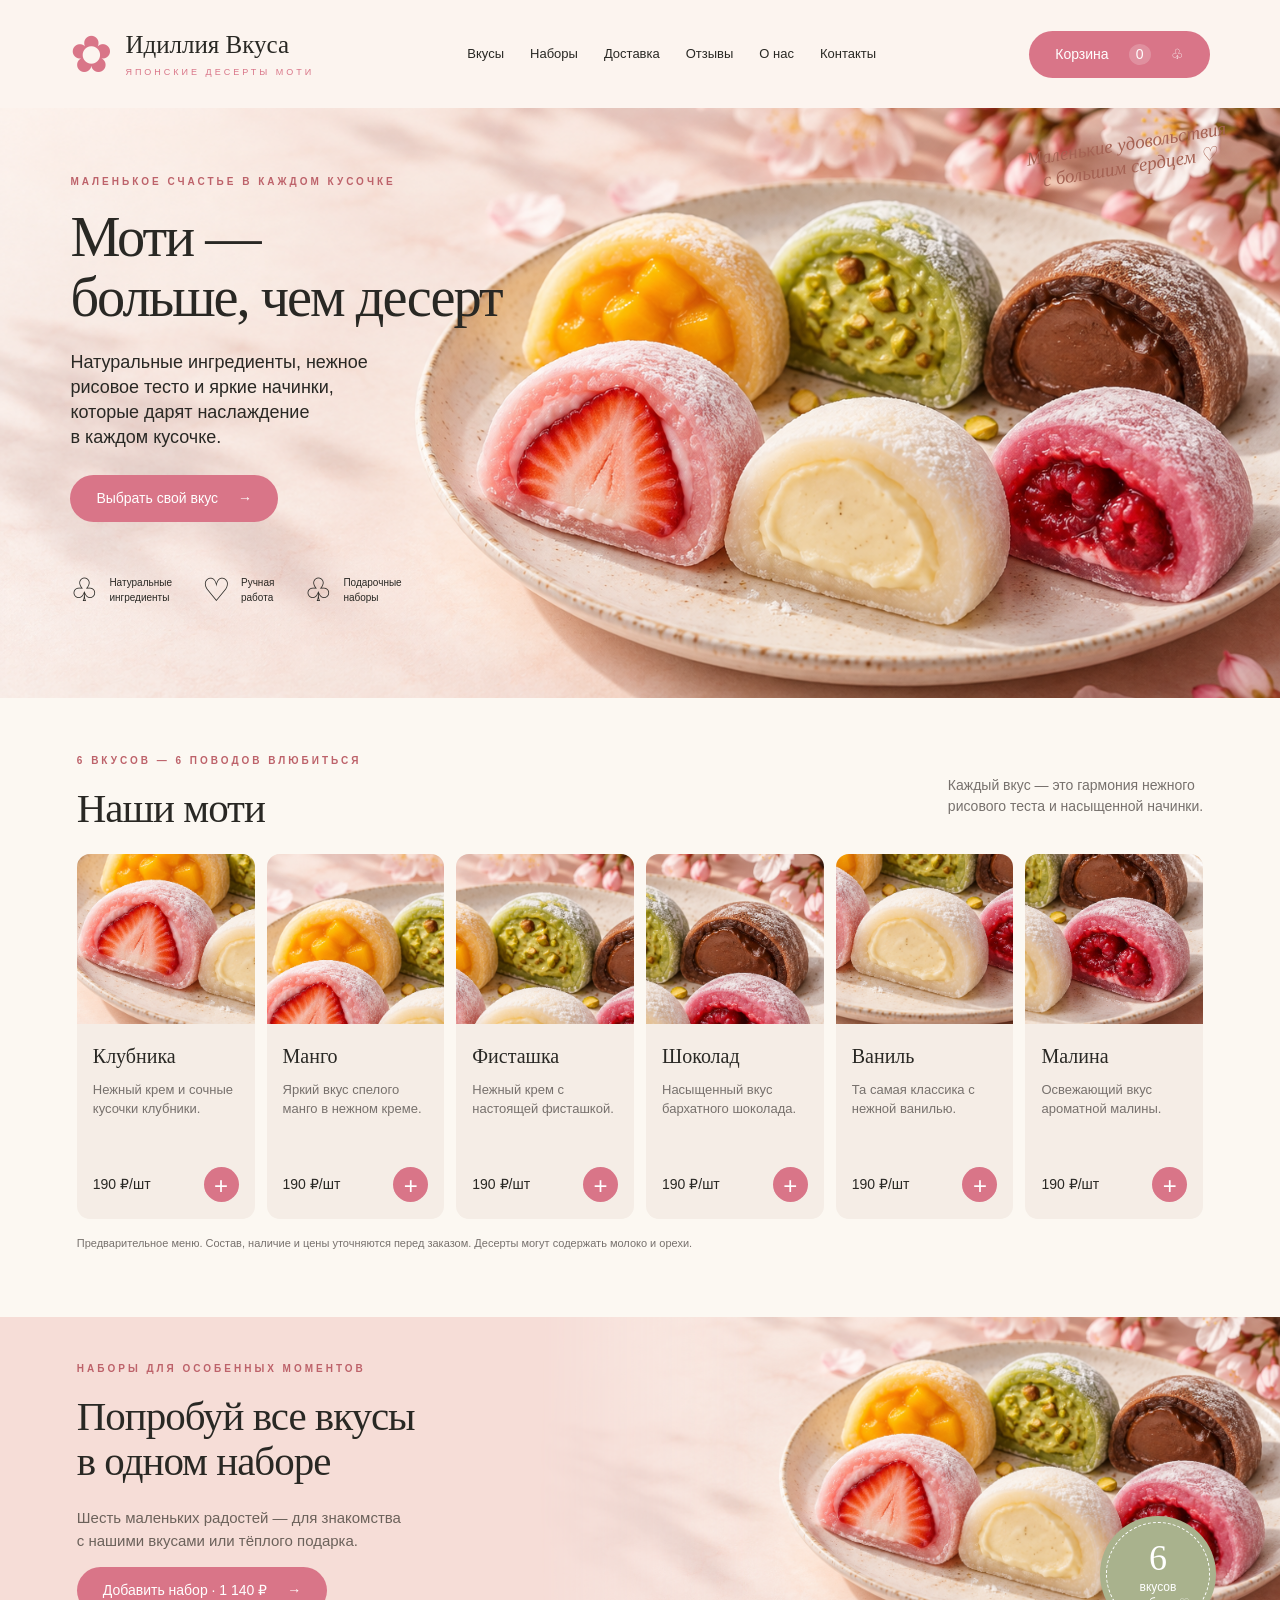
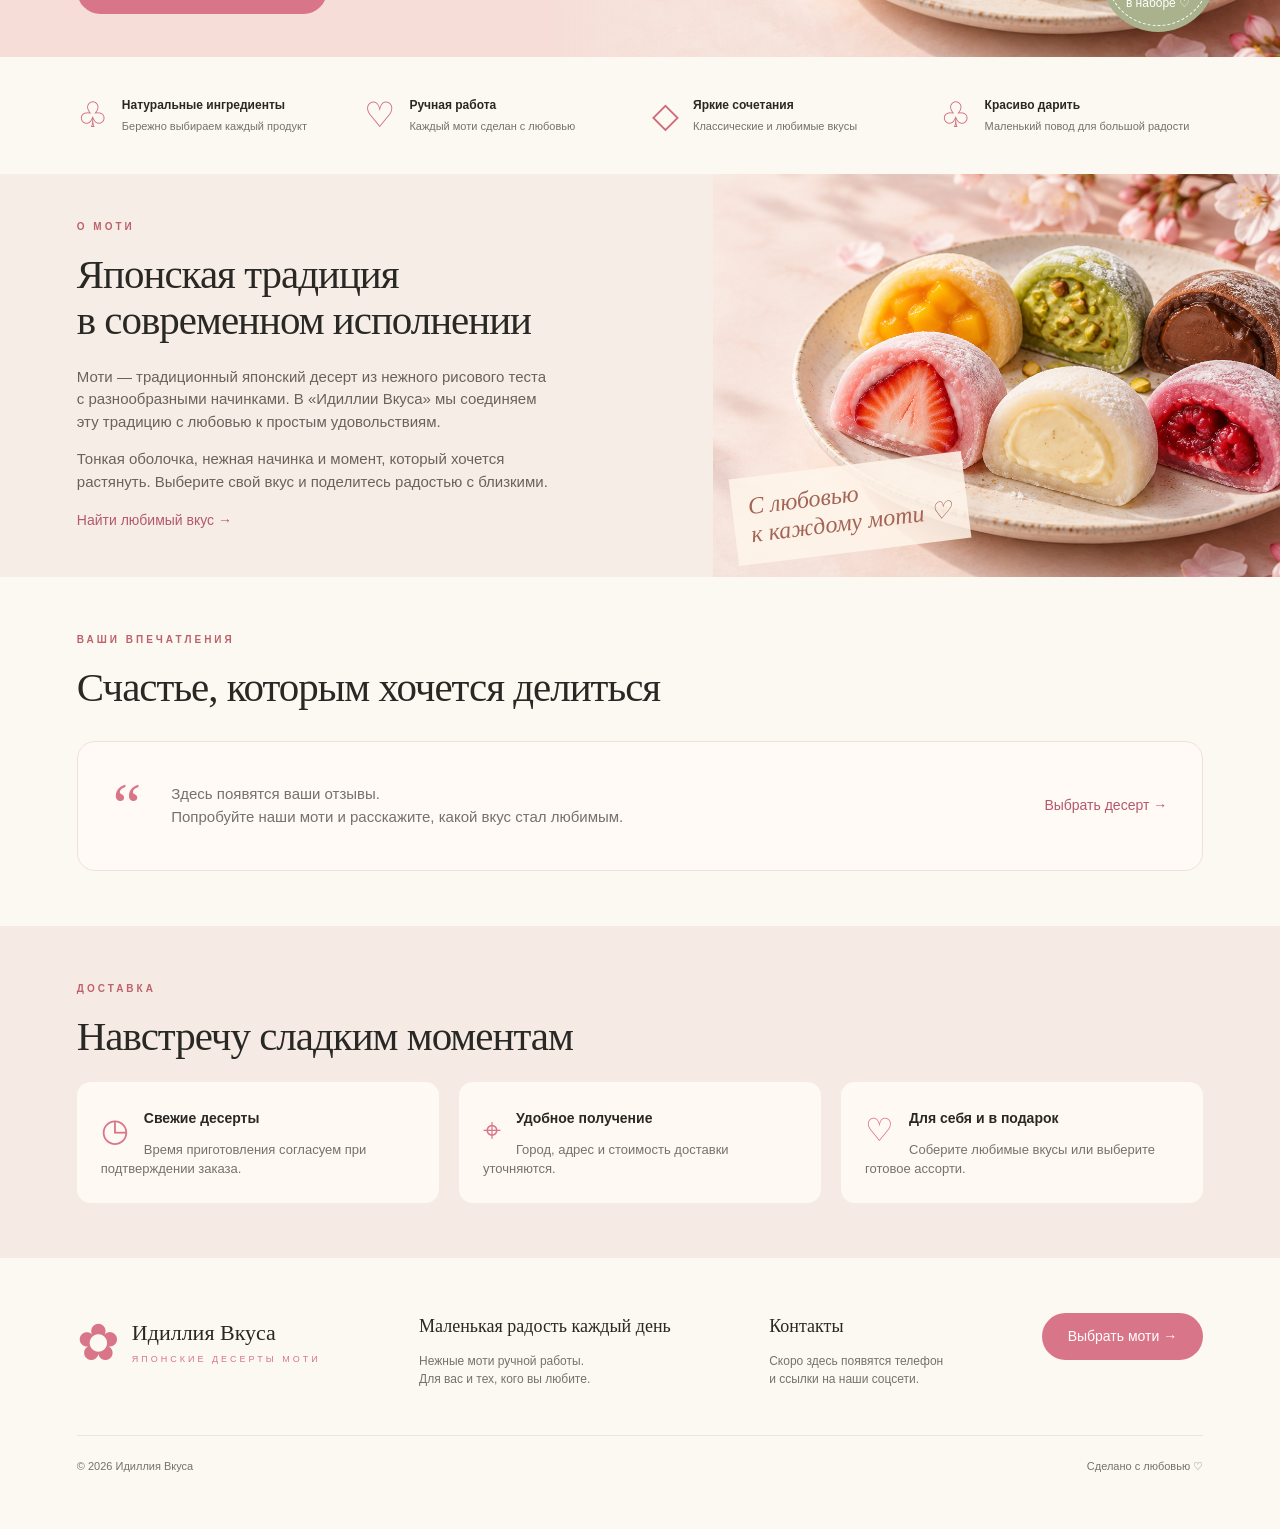
==== index.html @ 7bd367fc "Create Idillia Vkusa mochi landing page" ====
<!doctype html>
<html lang="ru"><head><meta charset="utf-8"><meta name="viewport" content="width=device-width,initial-scale=1"><meta name="description" content="Идиллия Вкуса — нежные японские десерты моти ручной работы. Выберите свой любимый вкус."><title>Идиллия Вкуса — японские десерты моти</title><link rel="stylesheet" href="style.css"><script src="app.js" defer></script></head>
<body><header class="header"><a class="brand" href="#" aria-label="Идиллия Вкуса — главная"><span class="flower">✿</span><span>Идиллия Вкуса<small>ЯПОНСКИЕ ДЕСЕРТЫ МОТИ</small></span></a><nav aria-label="Основная навигация"><a href="#flavors">Вкусы</a><a href="#sets">Наборы</a><a href="#delivery">Доставка</a><a href="#reviews">Отзывы</a><a href="#about">О нас</a><a href="#contacts">Контакты</a></nav><button class="button cart-open">Корзина <span id="count">0</span> ♧</button></header>
<main><section class="hero"><div class="hero-inner"><p class="eyebrow">МАЛЕНЬКОЕ СЧАСТЬЕ В КАЖДОМ КУСОЧКЕ</p><h1>Моти —<br>больше, чем десерт</h1><p class="intro">Натуральные ингредиенты, нежное<br class="desktop"> рисовое тесто и яркие начинки,<br class="desktop"> которые дарят наслаждение<br class="desktop"> в каждом кусочке.</p><a class="button" href="#flavors">Выбрать свой вкус <span>→</span></a><div class="hero-benefits"><span>♧ <small>Натуральные<br>ингредиенты</small></span><span>♡ <small>Ручная<br>работа</small></span><span>♧ <small>Подарочные<br>наборы</small></span></div></div><span class="handwritten">Маленькие удовольствия<br>с большим сердцем ♡</span></section>
<section class="section" id="flavors"><div class="section-head"><div><p class="eyebrow">6 ВКУСОВ — 6 ПОВОДОВ ВЛЮБИТЬСЯ</p><h2>Наши моти</h2></div><p>Каждый вкус — это гармония нежного<br>рисового теста и насыщенной начинки.</p></div><div class="products" id="products"></div><p class="note">Предварительное меню. Состав, наличие и цены уточняются перед заказом. Десерты могут содержать молоко и орехи.</p></section>
<section class="set-banner" id="sets"><div><p class="eyebrow">НАБОРЫ ДЛЯ ОСОБЕННЫХ МОМЕНТОВ</p><h2>Попробуй все вкусы<br>в одном наборе</h2><p>Шесть маленьких радостей — для знакомства<br>с нашими вкусами или тёплого подарка.</p><button class="button" data-add="6">Добавить набор · 1 140 ₽ <span>→</span></button></div><div class="set-photo" role="img" aria-label="Ассорти из шести вкусов моти"></div><span class="seal">6<small>вкусов<br>в наборе ♡</small></span></section>
<section class="benefits section"><div><b>♧</b><p><strong>Натуральные ингредиенты</strong><small>Бережно выбираем каждый продукт</small></p></div><div><b>♡</b><p><strong>Ручная работа</strong><small>Каждый моти сделан с любовью</small></p></div><div><b>◇</b><p><strong>Яркие сочетания</strong><small>Классические и любимые вкусы</small></p></div><div><b>♧</b><p><strong>Красиво дарить</strong><small>Маленький повод для большой радости</small></p></div></section>
<section class="about section" id="about"><div><p class="eyebrow">О МОТИ</p><h2>Японская традиция<br>в современном исполнении</h2><p>Моти — традиционный японский десерт из нежного рисового теста с разнообразными начинками. В «Идиллии Вкуса» мы соединяем эту традицию с любовью к простым удовольствиям.</p><p>Тонкая оболочка, нежная начинка и момент, который хочется растянуть. Выберите свой вкус и поделитесь радостью с близкими.</p><a class="text-link" href="#flavors">Найти любимый вкус →</a></div><div class="about-art"><span>С любовью<br>к каждому моти ♡</span></div></section>
<section class="section reviews" id="reviews"><p class="eyebrow">ВАШИ ВПЕЧАТЛЕНИЯ</p><h2>Счастье, которым хочется делиться</h2><div class="review-placeholder"><span>“</span><p>Здесь появятся ваши отзывы.<br>Попробуйте наши моти и расскажите, какой вкус стал любимым.</p><a class="text-link" href="#flavors">Выбрать десерт →</a></div></section>
<section class="delivery section" id="delivery"><p class="eyebrow">ДОСТАВКА</p><h2>Навстречу сладким моментам</h2><div class="delivery-grid"><div><span>◷</span><strong>Свежие десерты</strong><p>Время приготовления согласуем при подтверждении заказа.</p></div><div><span>⌖</span><strong>Удобное получение</strong><p>Город, адрес и стоимость доставки уточняются.</p></div><div><span>♡</span><strong>Для себя и в подарок</strong><p>Соберите любимые вкусы или выберите готовое ассорти.</p></div></div></section></main>
<footer class="section" id="contacts"><div class="footer-main"><a class="brand" href="#"><span class="flower">✿</span><span>Идиллия Вкуса<small>ЯПОНСКИЕ ДЕСЕРТЫ МОТИ</small></span></a><div><h3>Маленькая радость каждый день</h3><p>Нежные моти ручной работы.<br>Для вас и тех, кого вы любите.</p></div><div><h3>Контакты</h3><p>Скоро здесь появятся телефон<br>и ссылки на наши соцсети.</p></div><a class="button" href="#flavors">Выбрать моти →</a></div><div class="footer-bottom"><span>© <span id="year"></span> Идиллия Вкуса</span><span>Сделано с любовью ♡</span></div></footer>
<dialog id="cart"><div class="cart-head"><h2>Ваши маленькие радости</h2><button class="icon-button" id="close-cart" aria-label="Закрыть корзину">×</button></div><div id="cart-items"></div><div class="cart-total">Итого <strong id="total">0 ₽</strong></div><p class="note">Это предварительный список. Приём заказов появится после добавления контактов продавца. Оплата на сайте пока недоступна.</p><button class="button" id="copy-order">Скопировать список</button><p id="copy-status" role="status"></p></dialog><div id="toast" role="status" aria-live="polite"></div>
</body></html>
---- style.css ----
:root{--pink:#d97588;--ink:#292824;--muted:#77716d;--cream:#fcf8f2;--line:#eee2dc}*{box-sizing:border-box}html{scroll-behavior:smooth;scroll-padding-top:95px}body{margin:0;background:var(--cream);color:var(--ink);font:16px/1.5 Arial,sans-serif}a{color:inherit;text-decoration:none}button{font:inherit;cursor:pointer}button,a{-webkit-tap-highlight-color:transparent}button:focus-visible,a:focus-visible{outline:3px solid #975c39;outline-offset:5px}h1,h2,h3,p{margin-top:0}h1,h2,h3{font-family:Georgia,'Times New Roman',serif;font-weight:400}h1{font-size:clamp(42px,4.4vw,68px);line-height:1.07;letter-spacing:-2px;margin-bottom:22px}h2{font-size:clamp(32px,3.2vw,46px);line-height:1.12;margin-bottom:22px;letter-spacing:-1px}h3{font-size:22px}.header{height:108px;display:flex;align-items:center;justify-content:space-between;gap:25px;padding:0 5.5%;background:#fcf4ef}.brand{display:flex;align-items:center;gap:12px;white-space:nowrap;font:25px Georgia,serif}.brand small{display:block;font:9px Arial;letter-spacing:3px;margin-top:8px;color:var(--pink)}.flower{font-size:51px;color:var(--pink)}nav{display:flex;gap:26px;font-size:13px}nav a:hover,.text-link:hover{color:var(--pink)}.button{display:inline-flex;align-items:center;justify-content:center;gap:20px;background:var(--pink);border:0;border-radius:24px;color:white;padding:13px 26px;font-size:14px;transition:background .2s,transform .2s}.button:hover{background:#c65f74;transform:translateY(-2px)}#count{background:#ffffff32;border-radius:50%;min-width:22px;text-align:center}.hero{min-height:590px;background:url('assets/mochi.png') center 54%/cover;position:relative}.hero-inner{padding:66px 5.5% 36px;position:relative;z-index:1;max-width:700px}.eyebrow{font-size:10px;letter-spacing:3px;color:#bd626a;font-weight:600;margin-bottom:18px}.intro{font-size:18px;line-height:1.4;margin-bottom:25px}.hero-benefits{display:flex;gap:30px;margin-top:44px}.hero-benefits>span{display:flex;align-items:center;gap:10px;font-size:32px}.hero-benefits small{font-size:10px;line-height:1.5}.handwritten{position:absolute;right:4%;top:25px;color:#a56253;transform:rotate(-9deg);font:italic 19px Georgia;text-align:center}.section{padding:55px 6%}.section-head{display:flex;justify-content:space-between;align-items:center;gap:24px}.section-head>p{font-size:14px;color:var(--muted)}.products{display:grid;grid-template-columns:repeat(6,1fr);gap:12px}.product{background:#f5ede6;border-radius:13px;overflow:hidden;display:flex;flex-direction:column;transition:transform .25s}.product:hover{transform:translateY(-5px)}.product-image{height:170px;background-image:url('assets/mochi.png');background-size:620px 413px;background-repeat:no-repeat}.product-body{padding:17px 16px;display:flex;flex:1;flex-direction:column}.product h3{font-size:20px;margin-bottom:9px}.product p{font-size:13px;color:var(--muted);line-height:1.5;flex:1;min-height:60px}.price-row{display:flex;justify-content:space-between;align-items:center;gap:8px;margin-top:14px}.price-row strong{font-size:14px;font-weight:500}.add{border:0;width:35px;height:35px;border-radius:50%;background:var(--pink);color:white;font-size:24px}.add:hover{background:#bb5d70}.note{font-size:11px;color:var(--muted);margin-top:16px}.set-banner{background:#f6ddd7;min-height:340px;position:relative;overflow:hidden;display:flex;align-items:center;padding:40px 6%}.set-banner>div:first-child{z-index:1;position:relative}.set-banner p:not(.eyebrow){color:#6c625b;font-size:15px}.set-photo{position:absolute;inset:0 0 0 42%;background:url('assets/mochi.png') 85% 65%/cover;mask-image:linear-gradient(to right,transparent,black 30%)}.seal{position:absolute;right:5%;bottom:25px;width:116px;height:116px;border-radius:50%;background:#a9b28d;color:white;display:flex;flex-direction:column;align-items:center;justify-content:center;font:36px Georgia;outline:1px dashed white;outline-offset:-7px}.seal small{font:12px/1.4 Arial;text-align:center}.benefits{display:grid;grid-template-columns:repeat(4,1fr);gap:24px;padding-top:32px;padding-bottom:32px}.benefits>div{display:flex;align-items:center;gap:14px}.benefits b{font-size:35px;color:#ce6b78;font-weight:400}.benefits p{margin:0}.benefits strong{font-size:12px;display:block}.benefits small{display:block;font-size:11px;color:var(--muted);margin-top:4px}.about{display:grid;grid-template-columns:1fr 1fr;gap:70px;background:#f6eee6;padding-right:0;padding-top:0;padding-bottom:0}.about>div:first-child{padding:45px 0}.about p:not(.eyebrow){color:#6a625c;max-width:480px;font-size:15px}.about-art{background:url('assets/mochi.png') 80% 60%/auto 130%;min-height:390px;position:relative}.about-art span{position:absolute;bottom:25px;left:20px;padding:16px;background:#fff6ebd9;font:italic 24px Georgia;color:#a46557;transform:rotate(-7deg)}.text-link{color:#b5586b;font-size:14px}.reviews h2{margin-bottom:30px}.review-placeholder{border:1px solid var(--line);border-radius:18px;display:flex;align-items:center;gap:30px;padding:27px 35px;background:#fffaf6}.review-placeholder>span{font:64px Georgia;color:var(--pink)}.review-placeholder p{margin:0;flex:1;color:var(--muted);font-size:15px}.delivery{background:#f5ebe4}.delivery-grid{display:grid;grid-template-columns:repeat(3,1fr);gap:20px}.delivery-grid>div{background:#fff9f3;padding:24px;border-radius:14px}.delivery-grid span{color:var(--pink);font-size:32px;float:left;margin-right:15px}.delivery-grid strong{font-size:14px}.delivery-grid p{font-size:13px;color:var(--muted);margin:10px 0 0}.footer-main{display:flex;justify-content:space-between;align-items:start;gap:28px}.footer-main h3{font-size:18px;margin-bottom:12px}.footer-main p{color:var(--muted);font-size:12px}.footer-main .brand{font-size:22px}.footer-bottom{display:flex;justify-content:space-between;border-top:1px solid var(--line);padding-top:22px;margin-top:35px;color:var(--muted);font-size:11px}dialog{border:0;border-radius:20px;padding:30px;max-width:600px;width:calc(100% - 32px);max-height:85vh;background:var(--cream);color:var(--ink)}dialog::backdrop{background:#32231d80;backdrop-filter:blur(4px)}.cart-head{display:flex;align-items:start;gap:16px;justify-content:space-between}.cart-head h2{font-size:30px}.icon-button{background:transparent;border:0;font-size:28px}.cart-item{display:flex;align-items:center;justify-content:space-between;gap:12px;border-bottom:1px solid var(--line);padding:15px 0}.quantity{display:flex;align-items:center;gap:14px;white-space:nowrap}.quantity button{border:1px solid var(--line);border-radius:50%;width:30px;height:30px;background:white}.cart-total{display:flex;justify-content:space-between;padding:22px 0;font-size:20px}#copy-status{font-size:13px;color:#747d55;margin:12px 0 0}#toast{position:fixed;bottom:25px;left:50%;transform:translate(-50%,20px);background:#393c30;color:white;border-radius:40px;padding:13px 24px;opacity:0;transition:.2s;z-index:10;pointer-events:none;white-space:nowrap;font-size:13px}#toast.visible{opacity:1;transform:translate(-50%,0)}
@media(min-width:1500px){body{max-width:1600px;margin:auto}.hero{min-height:650px}}@media(max-width:1100px){nav{gap:15px}.header{padding:0 4%}.brand{font-size:21px}.header .button{padding:12px 18px}.products{grid-template-columns:repeat(3,1fr);gap:18px}.product-image{height:210px;background-size:760px 507px}.hero{background-position:60% center}.hero-inner{background:linear-gradient(90deg,#fcf1e8ee,#fcf1e8a0,transparent);max-width:620px}.footer-main{flex-wrap:wrap}.benefits{gap:15px}.about{gap:35px}}@media(max-width:760px){.header{height:auto;min-height:90px;flex-wrap:wrap;padding:16px 5%;gap:14px}.brand{font-size:21px}.flower{font-size:38px}.brand small{font-size:7px;letter-spacing:2px}.header nav{order:3;overflow:auto;width:100%;padding:9px 0 2px;justify-content:space-between;gap:20px;font-size:12px}.header .button{font-size:12px;padding:9px 14px}.hero{min-height:730px;background-size:auto 520px;background-repeat:no-repeat;background-position:66% bottom;background-color:#fceee7}.hero-inner{padding:30px 6% 20px;max-width:none;background:linear-gradient(#fcf1e8 70%,transparent)}h1{font-size:43px;letter-spacing:-1.3px}.hero .eyebrow{font-size:8px;letter-spacing:2px}.intro{font-size:15px;max-width:330px}.desktop{display:none}.hero-benefits{margin-top:24px;gap:22px}.hero-benefits>span{font-size:25px}.hero-benefits small{font-size:9px}.handwritten{display:none}.section{padding:36px 5%}.section-head{display:block}.section-head>p{font-size:13px}.products{grid-template-columns:repeat(2,1fr);gap:12px}.product-image{height:155px;background-size:580px 387px}.product-body{padding:13px}.product h3{font-size:19px}.product p{font-size:12px;min-height:54px}.price-row strong{font-size:13px}.set-banner{padding:30px 6% 230px;min-height:500px;align-items:start}.set-banner h2{font-size:33px}.set-photo{inset:230px 0 0;mask-image:linear-gradient(transparent,black 20%);background-position:70% 70%}.seal{width:90px;height:90px;font-size:28px;right:6%;bottom:15px}.seal small{font-size:10px}.benefits{grid-template-columns:1fr 1fr;gap:25px 15px}.benefits strong{font-size:11px}.benefits small{font-size:10px}.about{display:block;padding:0}.about>div:first-child{padding:35px 6% 20px}.about-art{min-height:260px;background-size:cover;background-position:80% 70%}.review-placeholder{padding:20px;gap:15px;flex-wrap:wrap}.review-placeholder p{font-size:13px;min-width:200px}.review-placeholder .text-link{margin-left:36px}.delivery-grid{grid-template-columns:1fr;gap:12px}.delivery-grid>div{padding:20px}.footer-main{display:grid;grid-template-columns:1fr}.footer-main .button{justify-self:start}.footer-bottom{gap:20px;font-size:10px}.cart-item{font-size:13px}dialog{padding:22px}.cart-head h2{font-size:25px}}
@media(prefers-reduced-motion:reduce){html{scroll-behavior:auto}*,*::before,*::after{transition:none!important}}
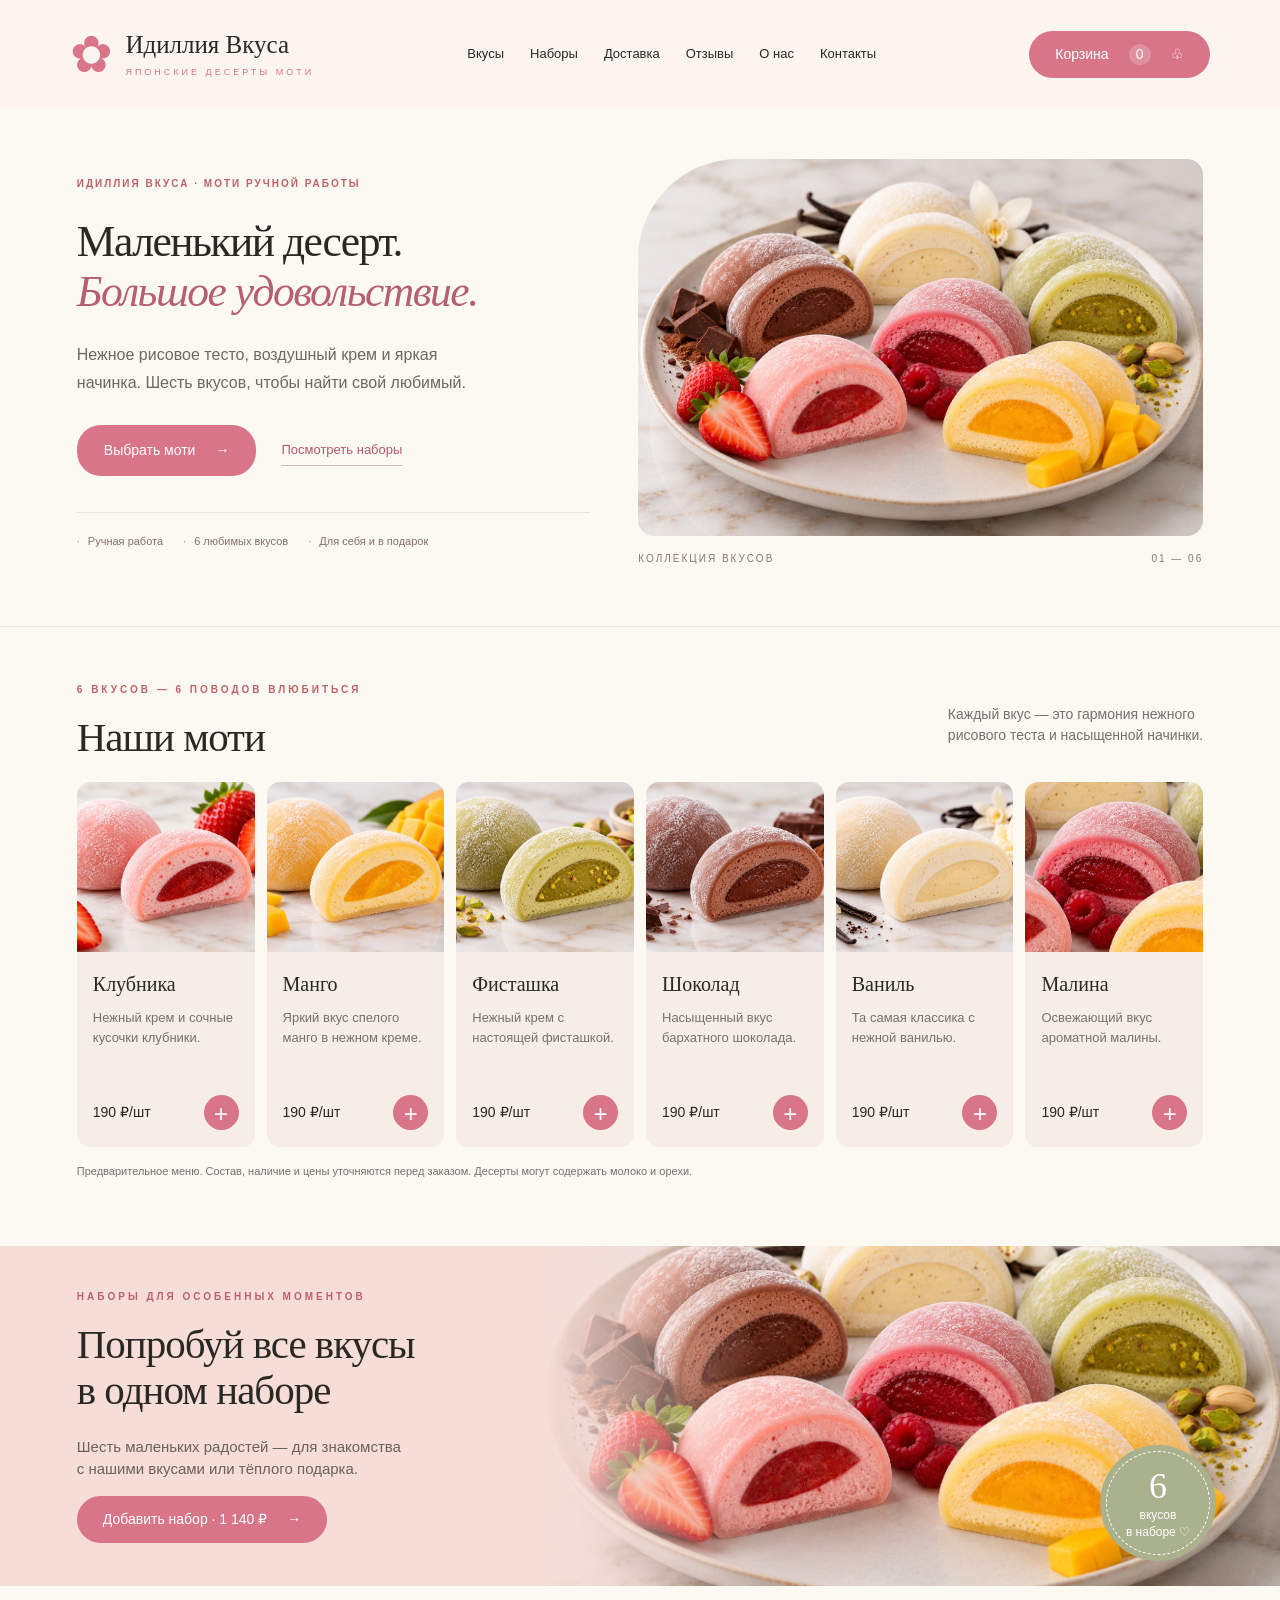
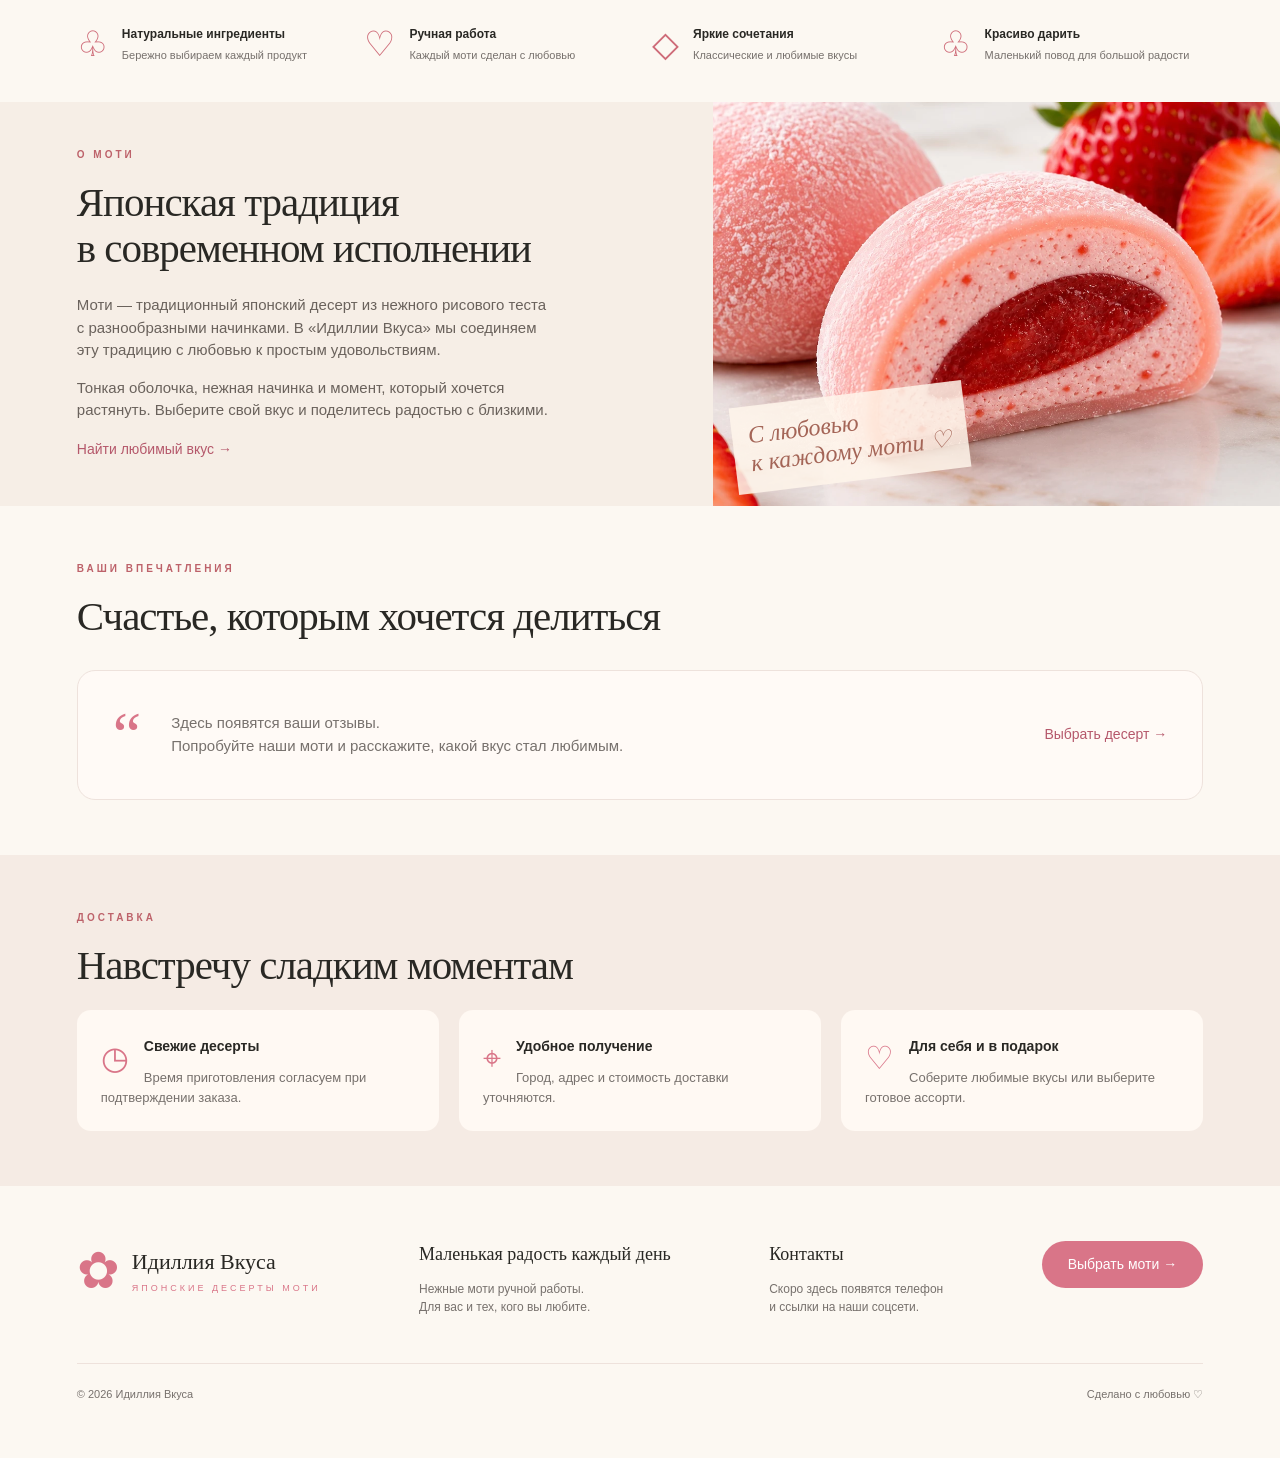
==== commit b318419c: "Redesign hero with separate text and full product photograph" ====
--- a/index.html
+++ b/index.html
@@ -1,7 +1,16 @@
 <!doctype html>
 <html lang="ru"><head><meta charset="utf-8"><meta name="viewport" content="width=device-width,initial-scale=1"><meta name="description" content="Идиллия Вкуса — нежные японские десерты моти ручной работы. Выберите свой любимый вкус."><title>Идиллия Вкуса — японские десерты моти</title><link rel="stylesheet" href="style.css"><script src="app.js" defer></script></head>
 <body><header class="header"><a class="brand" href="#" aria-label="Идиллия Вкуса — главная"><span class="flower">✿</span><span>Идиллия Вкуса<small>ЯПОНСКИЕ ДЕСЕРТЫ МОТИ</small></span></a><nav aria-label="Основная навигация"><a href="#flavors">Вкусы</a><a href="#sets">Наборы</a><a href="#delivery">Доставка</a><a href="#reviews">Отзывы</a><a href="#about">О нас</a><a href="#contacts">Контакты</a></nav><button class="button cart-open">Корзина <span id="count">0</span> ♧</button></header>
-<main><section class="hero"><div class="hero-inner"><p class="eyebrow">МАЛЕНЬКОЕ СЧАСТЬЕ В КАЖДОМ КУСОЧКЕ</p><h1>Моти —<br>больше, чем десерт</h1><p class="intro">Натуральные ингредиенты, нежное<br class="desktop"> рисовое тесто и яркие начинки,<br class="desktop"> которые дарят наслаждение<br class="desktop"> в каждом кусочке.</p><a class="button" href="#flavors">Выбрать свой вкус <span>→</span></a><div class="hero-benefits"><span>♧ <small>Натуральные<br>ингредиенты</small></span><span>♡ <small>Ручная<br>работа</small></span><span>♧ <small>Подарочные<br>наборы</small></span></div></div><span class="handwritten">Маленькие удовольствия<br>с большим сердцем ♡</span></section>
+<main><section class="hero">
+<div class="hero-inner">
+<p class="eyebrow">ИДИЛЛИЯ ВКУСА · МОТИ РУЧНОЙ РАБОТЫ</p>
+<h1>Маленький десерт.<br><em>Большое удовольствие.</em></h1>
+<p class="intro">Нежное рисовое тесто, воздушный крем и яркая начинка. Шесть вкусов, чтобы найти свой любимый.</p>
+<div class="hero-actions"><a class="button" href="#flavors">Выбрать моти <span aria-hidden="true">→</span></a><a class="text-link" href="#sets">Посмотреть наборы</a></div>
+<div class="hero-details"><span>Ручная работа</span><span>6 любимых вкусов</span><span>Для себя и в подарок</span></div>
+</div>
+<figure class="hero-visual"><img src="assets/assorted.webp" alt="Ассорти моти: клубника, манго, фисташка, шоколад, ваниль и малина" width="1536" height="1024" fetchpriority="high"><figcaption><span>Коллекция вкусов</span><span>01 — 06</span></figcaption></figure>
+</section>
 <section class="section" id="flavors"><div class="section-head"><div><p class="eyebrow">6 ВКУСОВ — 6 ПОВОДОВ ВЛЮБИТЬСЯ</p><h2>Наши моти</h2></div><p>Каждый вкус — это гармония нежного<br>рисового теста и насыщенной начинки.</p></div><div class="products" id="products"></div><p class="note">Предварительное меню. Состав, наличие и цены уточняются перед заказом. Десерты могут содержать молоко и орехи.</p></section>
 <section class="set-banner" id="sets"><div><p class="eyebrow">НАБОРЫ ДЛЯ ОСОБЕННЫХ МОМЕНТОВ</p><h2>Попробуй все вкусы<br>в одном наборе</h2><p>Шесть маленьких радостей — для знакомства<br>с нашими вкусами или тёплого подарка.</p><button class="button" data-add="6">Добавить набор · 1 140 ₽ <span>→</span></button></div><div class="set-photo" role="img" aria-label="Ассорти из шести вкусов моти"></div><span class="seal">6<small>вкусов<br>в наборе ♡</small></span></section>
 <section class="benefits section"><div><b>♧</b><p><strong>Натуральные ингредиенты</strong><small>Бережно выбираем каждый продукт</small></p></div><div><b>♡</b><p><strong>Ручная работа</strong><small>Каждый моти сделан с любовью</small></p></div><div><b>◇</b><p><strong>Яркие сочетания</strong><small>Классические и любимые вкусы</small></p></div><div><b>♧</b><p><strong>Красиво дарить</strong><small>Маленький повод для большой радости</small></p></div></section>
--- a/style.css
+++ b/style.css
@@ -1,3 +1,32 @@
-:root{--pink:#d97588;--ink:#292824;--muted:#77716d;--cream:#fcf8f2;--line:#eee2dc}*{box-sizing:border-box}html{scroll-behavior:smooth;scroll-padding-top:95px}body{margin:0;background:var(--cream);color:var(--ink);font:16px/1.5 Arial,sans-serif}a{color:inherit;text-decoration:none}button{font:inherit;cursor:pointer}button,a{-webkit-tap-highlight-color:transparent}button:focus-visible,a:focus-visible{outline:3px solid #975c39;outline-offset:5px}h1,h2,h3,p{margin-top:0}h1,h2,h3{font-family:Georgia,'Times New Roman',serif;font-weight:400}h1{font-size:clamp(42px,4.4vw,68px);line-height:1.07;letter-spacing:-2px;margin-bottom:22px}h2{font-size:clamp(32px,3.2vw,46px);line-height:1.12;margin-bottom:22px;letter-spacing:-1px}h3{font-size:22px}.header{height:108px;display:flex;align-items:center;justify-content:space-between;gap:25px;padding:0 5.5%;background:#fcf4ef}.brand{display:flex;align-items:center;gap:12px;white-space:nowrap;font:25px Georgia,serif}.brand small{display:block;font:9px Arial;letter-spacing:3px;margin-top:8px;color:var(--pink)}.flower{font-size:51px;color:var(--pink)}nav{display:flex;gap:26px;font-size:13px}nav a:hover,.text-link:hover{color:var(--pink)}.button{display:inline-flex;align-items:center;justify-content:center;gap:20px;background:var(--pink);border:0;border-radius:24px;color:white;padding:13px 26px;font-size:14px;transition:background .2s,transform .2s}.button:hover{background:#c65f74;transform:translateY(-2px)}#count{background:#ffffff32;border-radius:50%;min-width:22px;text-align:center}.hero{min-height:590px;background:url('assets/mochi.png') center 54%/cover;position:relative}.hero-inner{padding:66px 5.5% 36px;position:relative;z-index:1;max-width:700px}.eyebrow{font-size:10px;letter-spacing:3px;color:#bd626a;font-weight:600;margin-bottom:18px}.intro{font-size:18px;line-height:1.4;margin-bottom:25px}.hero-benefits{display:flex;gap:30px;margin-top:44px}.hero-benefits>span{display:flex;align-items:center;gap:10px;font-size:32px}.hero-benefits small{font-size:10px;line-height:1.5}.handwritten{position:absolute;right:4%;top:25px;color:#a56253;transform:rotate(-9deg);font:italic 19px Georgia;text-align:center}.section{padding:55px 6%}.section-head{display:flex;justify-content:space-between;align-items:center;gap:24px}.section-head>p{font-size:14px;color:var(--muted)}.products{display:grid;grid-template-columns:repeat(6,1fr);gap:12px}.product{background:#f5ede6;border-radius:13px;overflow:hidden;display:flex;flex-direction:column;transition:transform .25s}.product:hover{transform:translateY(-5px)}.product-image{height:170px;background-image:url('assets/mochi.png');background-size:620px 413px;background-repeat:no-repeat}.product-body{padding:17px 16px;display:flex;flex:1;flex-direction:column}.product h3{font-size:20px;margin-bottom:9px}.product p{font-size:13px;color:var(--muted);line-height:1.5;flex:1;min-height:60px}.price-row{display:flex;justify-content:space-between;align-items:center;gap:8px;margin-top:14px}.price-row strong{font-size:14px;font-weight:500}.add{border:0;width:35px;height:35px;border-radius:50%;background:var(--pink);color:white;font-size:24px}.add:hover{background:#bb5d70}.note{font-size:11px;color:var(--muted);margin-top:16px}.set-banner{background:#f6ddd7;min-height:340px;position:relative;overflow:hidden;display:flex;align-items:center;padding:40px 6%}.set-banner>div:first-child{z-index:1;position:relative}.set-banner p:not(.eyebrow){color:#6c625b;font-size:15px}.set-photo{position:absolute;inset:0 0 0 42%;background:url('assets/mochi.png') 85% 65%/cover;mask-image:linear-gradient(to right,transparent,black 30%)}.seal{position:absolute;right:5%;bottom:25px;width:116px;height:116px;border-radius:50%;background:#a9b28d;color:white;display:flex;flex-direction:column;align-items:center;justify-content:center;font:36px Georgia;outline:1px dashed white;outline-offset:-7px}.seal small{font:12px/1.4 Arial;text-align:center}.benefits{display:grid;grid-template-columns:repeat(4,1fr);gap:24px;padding-top:32px;padding-bottom:32px}.benefits>div{display:flex;align-items:center;gap:14px}.benefits b{font-size:35px;color:#ce6b78;font-weight:400}.benefits p{margin:0}.benefits strong{font-size:12px;display:block}.benefits small{display:block;font-size:11px;color:var(--muted);margin-top:4px}.about{display:grid;grid-template-columns:1fr 1fr;gap:70px;background:#f6eee6;padding-right:0;padding-top:0;padding-bottom:0}.about>div:first-child{padding:45px 0}.about p:not(.eyebrow){color:#6a625c;max-width:480px;font-size:15px}.about-art{background:url('assets/mochi.png') 80% 60%/auto 130%;min-height:390px;position:relative}.about-art span{position:absolute;bottom:25px;left:20px;padding:16px;background:#fff6ebd9;font:italic 24px Georgia;color:#a46557;transform:rotate(-7deg)}.text-link{color:#b5586b;font-size:14px}.reviews h2{margin-bottom:30px}.review-placeholder{border:1px solid var(--line);border-radius:18px;display:flex;align-items:center;gap:30px;padding:27px 35px;background:#fffaf6}.review-placeholder>span{font:64px Georgia;color:var(--pink)}.review-placeholder p{margin:0;flex:1;color:var(--muted);font-size:15px}.delivery{background:#f5ebe4}.delivery-grid{display:grid;grid-template-columns:repeat(3,1fr);gap:20px}.delivery-grid>div{background:#fff9f3;padding:24px;border-radius:14px}.delivery-grid span{color:var(--pink);font-size:32px;float:left;margin-right:15px}.delivery-grid strong{font-size:14px}.delivery-grid p{font-size:13px;color:var(--muted);margin:10px 0 0}.footer-main{display:flex;justify-content:space-between;align-items:start;gap:28px}.footer-main h3{font-size:18px;margin-bottom:12px}.footer-main p{color:var(--muted);font-size:12px}.footer-main .brand{font-size:22px}.footer-bottom{display:flex;justify-content:space-between;border-top:1px solid var(--line);padding-top:22px;margin-top:35px;color:var(--muted);font-size:11px}dialog{border:0;border-radius:20px;padding:30px;max-width:600px;width:calc(100% - 32px);max-height:85vh;background:var(--cream);color:var(--ink)}dialog::backdrop{background:#32231d80;backdrop-filter:blur(4px)}.cart-head{display:flex;align-items:start;gap:16px;justify-content:space-between}.cart-head h2{font-size:30px}.icon-button{background:transparent;border:0;font-size:28px}.cart-item{display:flex;align-items:center;justify-content:space-between;gap:12px;border-bottom:1px solid var(--line);padding:15px 0}.quantity{display:flex;align-items:center;gap:14px;white-space:nowrap}.quantity button{border:1px solid var(--line);border-radius:50%;width:30px;height:30px;background:white}.cart-total{display:flex;justify-content:space-between;padding:22px 0;font-size:20px}#copy-status{font-size:13px;color:#747d55;margin:12px 0 0}#toast{position:fixed;bottom:25px;left:50%;transform:translate(-50%,20px);background:#393c30;color:white;border-radius:40px;padding:13px 24px;opacity:0;transition:.2s;z-index:10;pointer-events:none;white-space:nowrap;font-size:13px}#toast.visible{opacity:1;transform:translate(-50%,0)}
+:root{--pink:#d97588;--ink:#292824;--muted:#77716d;--cream:#fcf8f2;--line:#eee2dc}*{box-sizing:border-box}html{scroll-behavior:smooth;scroll-padding-top:95px}body{margin:0;background:var(--cream);color:var(--ink);font:16px/1.5 Arial,sans-serif}a{color:inherit;text-decoration:none}button{font:inherit;cursor:pointer}button,a{-webkit-tap-highlight-color:transparent}button:focus-visible,a:focus-visible{outline:3px solid #975c39;outline-offset:5px}h1,h2,h3,p{margin-top:0}h1,h2,h3{font-family:Georgia,'Times New Roman',serif;font-weight:400}h1{font-size:clamp(42px,4.4vw,68px);line-height:1.07;letter-spacing:-2px;margin-bottom:22px}h2{font-size:clamp(32px,3.2vw,46px);line-height:1.12;margin-bottom:22px;letter-spacing:-1px}h3{font-size:22px}.header{height:108px;display:flex;align-items:center;justify-content:space-between;gap:25px;padding:0 5.5%;background:#fcf4ef}.brand{display:flex;align-items:center;gap:12px;white-space:nowrap;font:25px Georgia,serif}.brand small{display:block;font:9px Arial;letter-spacing:3px;margin-top:8px;color:var(--pink)}.flower{font-size:51px;color:var(--pink)}nav{display:flex;gap:26px;font-size:13px}nav a:hover,.text-link:hover{color:var(--pink)}.button{display:inline-flex;align-items:center;justify-content:center;gap:20px;background:var(--pink);border:0;border-radius:24px;color:white;padding:13px 26px;font-size:14px;transition:background .2s,transform .2s}.button:hover{background:#c65f74;transform:translateY(-2px)}#count{background:#ffffff32;border-radius:50%;min-width:22px;text-align:center}.hero{min-height:590px;background:url('assets/assorted.webp') center 54%/cover;position:relative}.hero-inner{padding:66px 5.5% 36px;position:relative;z-index:1;max-width:700px}.eyebrow{font-size:10px;letter-spacing:3px;color:#bd626a;font-weight:600;margin-bottom:18px}.intro{font-size:18px;line-height:1.4;margin-bottom:25px}.hero-benefits{display:flex;gap:30px;margin-top:44px}.hero-benefits>span{display:flex;align-items:center;gap:10px;font-size:32px}.hero-benefits small{font-size:10px;line-height:1.5}.handwritten{position:absolute;right:4%;top:25px;color:#a56253;transform:rotate(-9deg);font:italic 19px Georgia;text-align:center}.section{padding:55px 6%}.section-head{display:flex;justify-content:space-between;align-items:center;gap:24px}.section-head>p{font-size:14px;color:var(--muted)}.products{display:grid;grid-template-columns:repeat(6,1fr);gap:12px}.product{background:#f5ede6;border-radius:13px;overflow:hidden;display:flex;flex-direction:column;transition:transform .25s}.product:hover{transform:translateY(-5px)}.product-image{height:170px;background-image:url('assets/assorted.webp');background-size:620px 413px;background-repeat:no-repeat}.product-body{padding:17px 16px;display:flex;flex:1;flex-direction:column}.product h3{font-size:20px;margin-bottom:9px}.product p{font-size:13px;color:var(--muted);line-height:1.5;flex:1;min-height:60px}.price-row{display:flex;justify-content:space-between;align-items:center;gap:8px;margin-top:14px}.price-row strong{font-size:14px;font-weight:500}.add{border:0;width:35px;height:35px;border-radius:50%;background:var(--pink);color:white;font-size:24px}.add:hover{background:#bb5d70}.note{font-size:11px;color:var(--muted);margin-top:16px}.set-banner{background:#f6ddd7;min-height:340px;position:relative;overflow:hidden;display:flex;align-items:center;padding:40px 6%}.set-banner>div:first-child{z-index:1;position:relative}.set-banner p:not(.eyebrow){color:#6c625b;font-size:15px}.set-photo{position:absolute;inset:0 0 0 42%;background:url('assets/assorted.webp') 85% 65%/cover;mask-image:linear-gradient(to right,transparent,black 30%)}.seal{position:absolute;right:5%;bottom:25px;width:116px;height:116px;border-radius:50%;background:#a9b28d;color:white;display:flex;flex-direction:column;align-items:center;justify-content:center;font:36px Georgia;outline:1px dashed white;outline-offset:-7px}.seal small{font:12px/1.4 Arial;text-align:center}.benefits{display:grid;grid-template-columns:repeat(4,1fr);gap:24px;padding-top:32px;padding-bottom:32px}.benefits>div{display:flex;align-items:center;gap:14px}.benefits b{font-size:35px;color:#ce6b78;font-weight:400}.benefits p{margin:0}.benefits strong{font-size:12px;display:block}.benefits small{display:block;font-size:11px;color:var(--muted);margin-top:4px}.about{display:grid;grid-template-columns:1fr 1fr;gap:70px;background:#f6eee6;padding-right:0;padding-top:0;padding-bottom:0}.about>div:first-child{padding:45px 0}.about p:not(.eyebrow){color:#6a625c;max-width:480px;font-size:15px}.about-art{background:url('assets/assorted.webp') 80% 60%/auto 130%;min-height:390px;position:relative}.about-art span{position:absolute;bottom:25px;left:20px;padding:16px;background:#fff6ebd9;font:italic 24px Georgia;color:#a46557;transform:rotate(-7deg)}.text-link{color:#b5586b;font-size:14px}.reviews h2{margin-bottom:30px}.review-placeholder{border:1px solid var(--line);border-radius:18px;display:flex;align-items:center;gap:30px;padding:27px 35px;background:#fffaf6}.review-placeholder>span{font:64px Georgia;color:var(--pink)}.review-placeholder p{margin:0;flex:1;color:var(--muted);font-size:15px}.delivery{background:#f5ebe4}.delivery-grid{display:grid;grid-template-columns:repeat(3,1fr);gap:20px}.delivery-grid>div{background:#fff9f3;padding:24px;border-radius:14px}.delivery-grid span{color:var(--pink);font-size:32px;float:left;margin-right:15px}.delivery-grid strong{font-size:14px}.delivery-grid p{font-size:13px;color:var(--muted);margin:10px 0 0}.footer-main{display:flex;justify-content:space-between;align-items:start;gap:28px}.footer-main h3{font-size:18px;margin-bottom:12px}.footer-main p{color:var(--muted);font-size:12px}.footer-main .brand{font-size:22px}.footer-bottom{display:flex;justify-content:space-between;border-top:1px solid var(--line);padding-top:22px;margin-top:35px;color:var(--muted);font-size:11px}dialog{border:0;border-radius:20px;padding:30px;max-width:600px;width:calc(100% - 32px);max-height:85vh;background:var(--cream);color:var(--ink)}dialog::backdrop{background:#32231d80;backdrop-filter:blur(4px)}.cart-head{display:flex;align-items:start;gap:16px;justify-content:space-between}.cart-head h2{font-size:30px}.icon-button{background:transparent;border:0;font-size:28px}.cart-item{display:flex;align-items:center;justify-content:space-between;gap:12px;border-bottom:1px solid var(--line);padding:15px 0}.quantity{display:flex;align-items:center;gap:14px;white-space:nowrap}.quantity button{border:1px solid var(--line);border-radius:50%;width:30px;height:30px;background:white}.cart-total{display:flex;justify-content:space-between;padding:22px 0;font-size:20px}#copy-status{font-size:13px;color:#747d55;margin:12px 0 0}#toast{position:fixed;bottom:25px;left:50%;transform:translate(-50%,20px);background:#393c30;color:white;border-radius:40px;padding:13px 24px;opacity:0;transition:.2s;z-index:10;pointer-events:none;white-space:nowrap;font-size:13px}#toast.visible{opacity:1;transform:translate(-50%,0)}
 @media(min-width:1500px){body{max-width:1600px;margin:auto}.hero{min-height:650px}}@media(max-width:1100px){nav{gap:15px}.header{padding:0 4%}.brand{font-size:21px}.header .button{padding:12px 18px}.products{grid-template-columns:repeat(3,1fr);gap:18px}.product-image{height:210px;background-size:760px 507px}.hero{background-position:60% center}.hero-inner{background:linear-gradient(90deg,#fcf1e8ee,#fcf1e8a0,transparent);max-width:620px}.footer-main{flex-wrap:wrap}.benefits{gap:15px}.about{gap:35px}}@media(max-width:760px){.header{height:auto;min-height:90px;flex-wrap:wrap;padding:16px 5%;gap:14px}.brand{font-size:21px}.flower{font-size:38px}.brand small{font-size:7px;letter-spacing:2px}.header nav{order:3;overflow:auto;width:100%;padding:9px 0 2px;justify-content:space-between;gap:20px;font-size:12px}.header .button{font-size:12px;padding:9px 14px}.hero{min-height:730px;background-size:auto 520px;background-repeat:no-repeat;background-position:66% bottom;background-color:#fceee7}.hero-inner{padding:30px 6% 20px;max-width:none;background:linear-gradient(#fcf1e8 70%,transparent)}h1{font-size:43px;letter-spacing:-1.3px}.hero .eyebrow{font-size:8px;letter-spacing:2px}.intro{font-size:15px;max-width:330px}.desktop{display:none}.hero-benefits{margin-top:24px;gap:22px}.hero-benefits>span{font-size:25px}.hero-benefits small{font-size:9px}.handwritten{display:none}.section{padding:36px 5%}.section-head{display:block}.section-head>p{font-size:13px}.products{grid-template-columns:repeat(2,1fr);gap:12px}.product-image{height:155px;background-size:580px 387px}.product-body{padding:13px}.product h3{font-size:19px}.product p{font-size:12px;min-height:54px}.price-row strong{font-size:13px}.set-banner{padding:30px 6% 230px;min-height:500px;align-items:start}.set-banner h2{font-size:33px}.set-photo{inset:230px 0 0;mask-image:linear-gradient(transparent,black 20%);background-position:70% 70%}.seal{width:90px;height:90px;font-size:28px;right:6%;bottom:15px}.seal small{font-size:10px}.benefits{grid-template-columns:1fr 1fr;gap:25px 15px}.benefits strong{font-size:11px}.benefits small{font-size:10px}.about{display:block;padding:0}.about>div:first-child{padding:35px 6% 20px}.about-art{min-height:260px;background-size:cover;background-position:80% 70%}.review-placeholder{padding:20px;gap:15px;flex-wrap:wrap}.review-placeholder p{font-size:13px;min-width:200px}.review-placeholder .text-link{margin-left:36px}.delivery-grid{grid-template-columns:1fr;gap:12px}.delivery-grid>div{padding:20px}.footer-main{display:grid;grid-template-columns:1fr}.footer-main .button{justify-self:start}.footer-bottom{gap:20px;font-size:10px}.cart-item{font-size:13px}dialog{padding:22px}.cart-head h2{font-size:25px}}
 @media(prefers-reduced-motion:reduce){html{scroll-behavior:auto}*,*::before,*::after{transition:none!important}}
+
+/* Individual product photographs supplied by the owner. */
+.product-image{background:none;overflow:hidden}
+.product-image img{display:block;width:100%;height:100%;object-fit:cover;object-position:61% 50%}
+.product-image.raspberry-photo img{transform:scale(2.3);transform-origin:54% 47%}
+.hero-inner{background:linear-gradient(90deg,#fcf1e8fa 45%,#fcf1e8db 75%,transparent)}
+.hero .handwritten{background:#fcf1e8e8;border-radius:16px;padding:12px}
+.about-art{background-image:url('assets/strawberry.webp')}
+@media(max-width:760px){.hero-inner{background:linear-gradient(#fcf1e8 78%,#fcf1e8dd 90%,transparent)}.product-image img{object-position:61% 50%}}
+
+/* First screen: a quiet editorial layout with an uncropped photograph. */
+.hero{display:grid;grid-template-columns:minmax(0,1fr) minmax(0,1.1fr);align-items:center;gap:48px;padding:48px 6% 56px;min-height:0;background:#fcf8f2;border-bottom:1px solid var(--line)}
+.hero-inner{padding:20px 0;max-width:none;background:none;min-width:0}
+.hero .eyebrow{font-size:10px;letter-spacing:2px;margin-bottom:25px}
+.hero h1{font-size:clamp(36px,3.4vw,54px);line-height:1.15;letter-spacing:-1.5px;margin-bottom:25px}
+.hero h1 em{font-weight:400;color:#b65e72}
+.hero .intro{font-size:16px;line-height:1.75;color:#716761;max-width:390px;margin-bottom:28px}
+.hero-actions{display:flex;align-items:center;gap:25px;flex-wrap:wrap}
+.hero-actions .button{padding:15px 27px}
+.hero-actions .text-link{font-size:13px;border-bottom:1px solid #d5b9b8;padding:5px 0}
+.hero-details{display:flex;flex-wrap:wrap;gap:10px 20px;margin-top:36px;padding-top:20px;border-top:1px solid var(--line);font-size:11px;color:#82716a}
+.hero-details span::before{content:'·';color:var(--pink);margin-right:8px}
+.hero-visual{margin:0;min-width:0}
+.hero-visual img{display:block;width:100%;height:auto;border-radius:100px 16px 16px 16px}
+.hero-visual figcaption{display:flex;justify-content:space-between;margin-top:15px;color:#8c7770;font-size:10px;letter-spacing:2px;text-transform:uppercase}
+@media(max-width:1100px){.hero{gap:28px;padding:38px 5%}.hero h1{font-size:39px}.hero .intro{font-size:15px}.hero-actions{gap:16px}.hero-visual img{border-top-left-radius:70px}}
+@media(max-width:760px){.hero{grid-template-columns:1fr;gap:24px;padding:32px 5% 30px}.hero-inner{padding:0}.hero .eyebrow{font-size:8px;letter-spacing:1.6px;margin-bottom:20px}.hero h1{font-size:clamp(32px,8.5vw,43px);letter-spacing:-1px;margin-bottom:18px}.hero .intro{font-size:14px;max-width:440px;margin-bottom:22px}.hero-actions{gap:18px}.hero-actions .button{padding:13px 22px}.hero-details{margin-top:25px;padding-top:17px;font-size:10px;gap:8px 14px}.hero-visual img{border-radius:50px 12px 12px 12px}.hero-visual figcaption{font-size:9px;margin-top:12px}}
+@media(min-width:761px) and (max-width:1000px){.header{height:auto;min-height:100px;flex-wrap:wrap;padding:18px 5%;gap:18px}.header nav{order:3;width:100%;justify-content:space-between}.hero h1{font-size:34px}}
+@media(max-width:360px){.header{gap:12px}.header .brand{font-size:18px;gap:7px}.header .brand small{font-size:6px}.header .flower{font-size:30px}.header .button{padding:9px 11px;gap:9px}.hero-actions{gap:14px}.hero-actions .text-link{font-size:12px}}
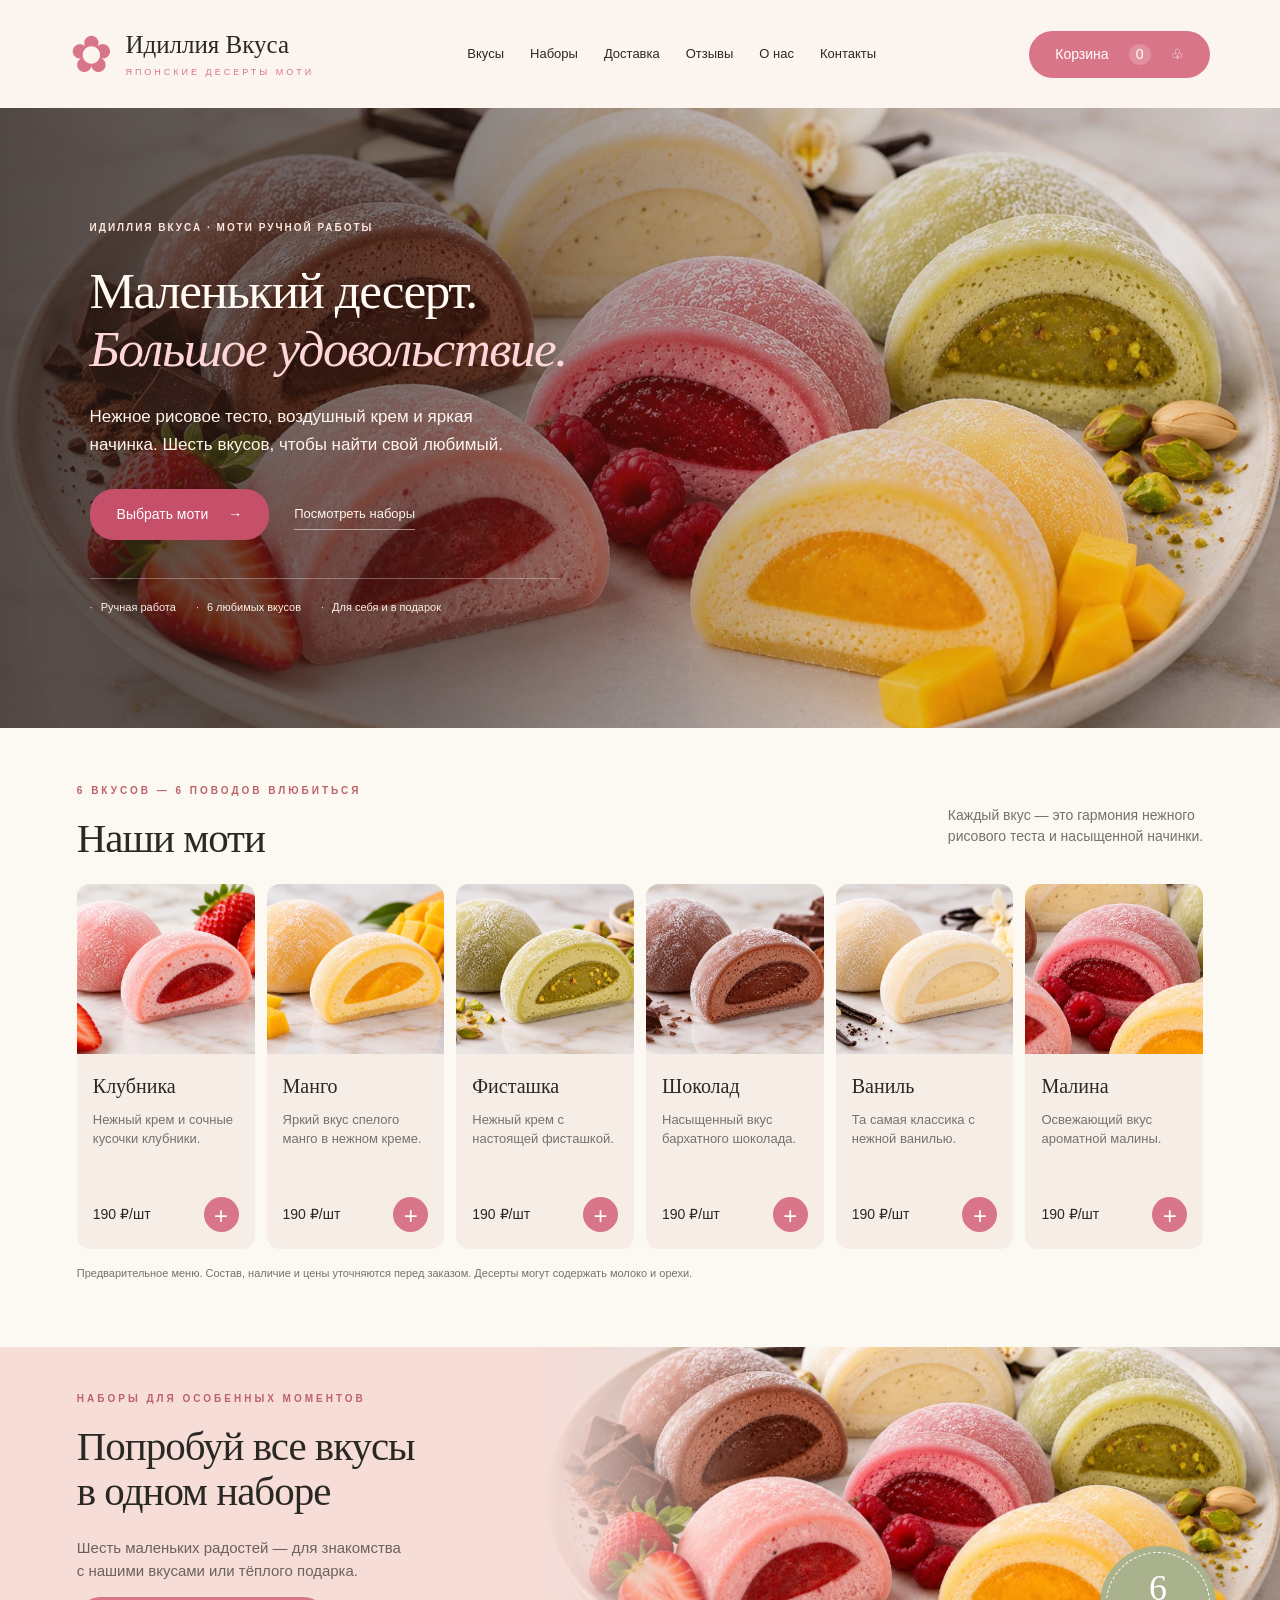
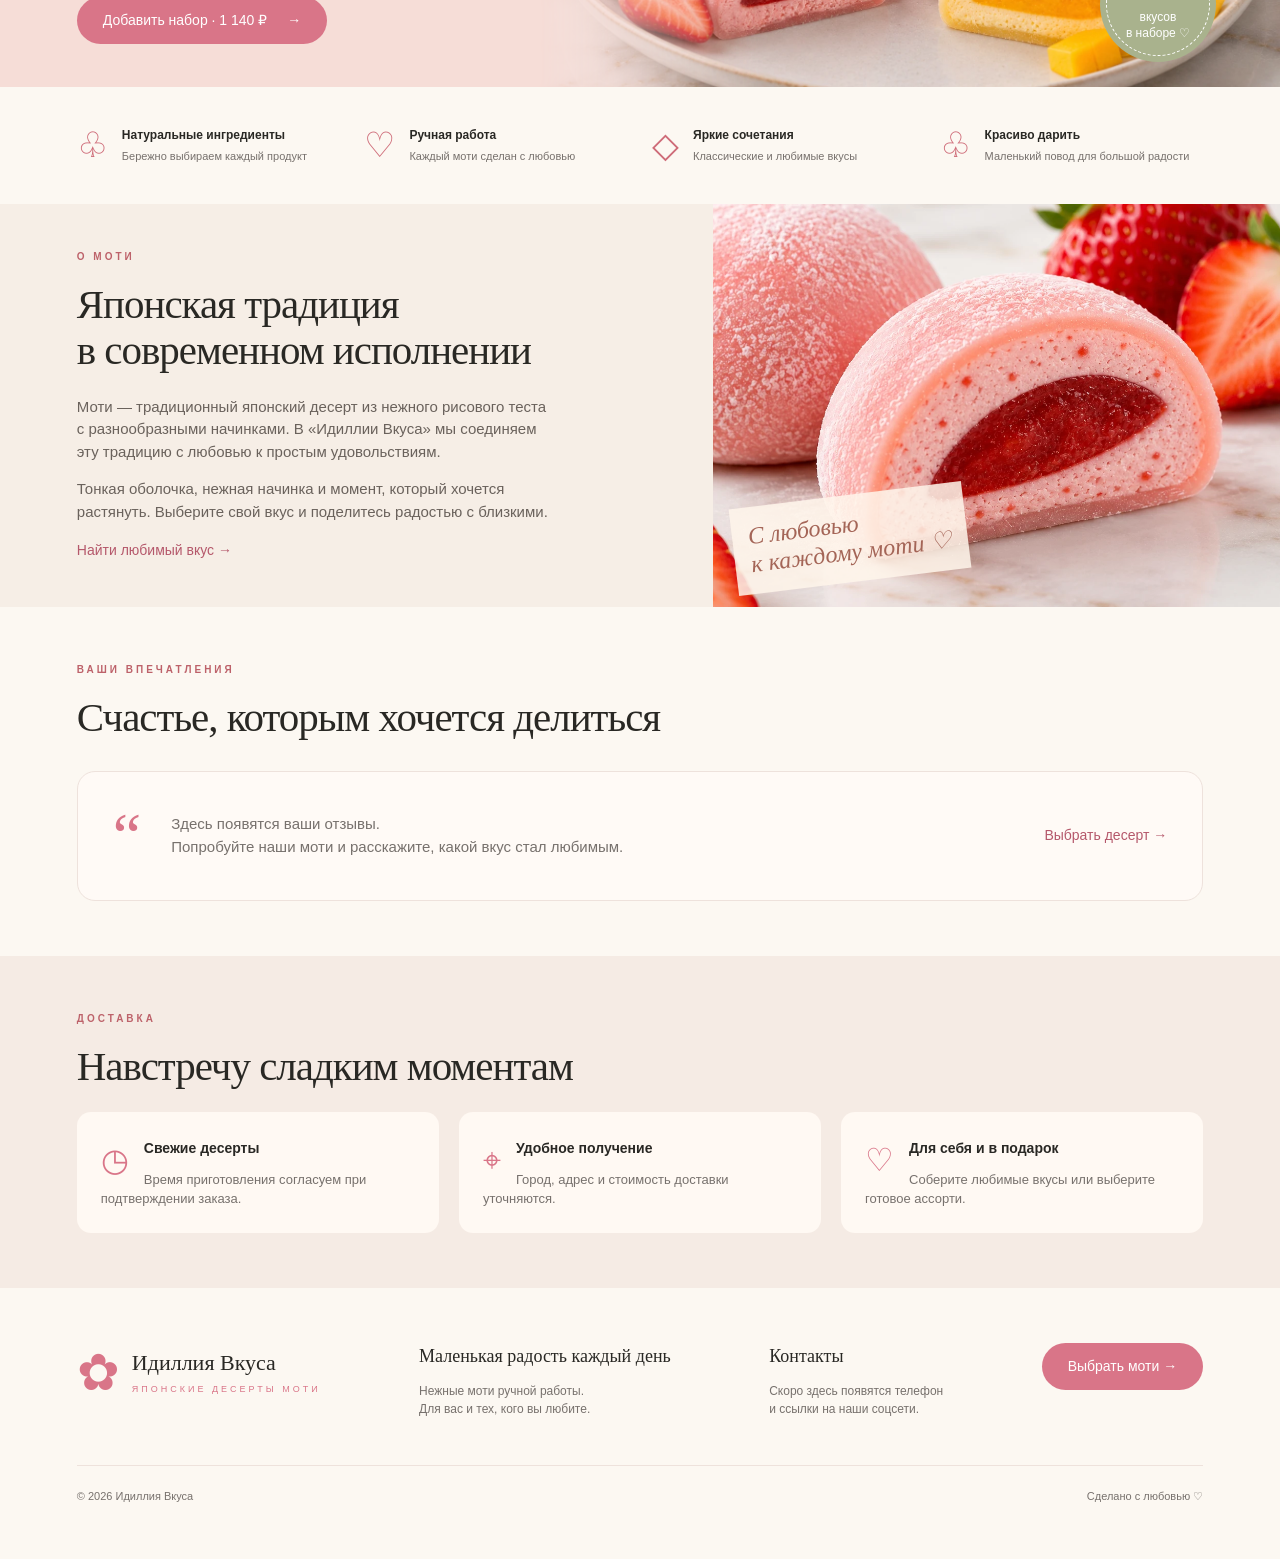
==== commit c0c24bf3: "Fill hero with assorted mochi photo and overlay text" ====
--- a/index.html
+++ b/index.html
@@ -9,7 +9,7 @@
 <div class="hero-actions"><a class="button" href="#flavors">Выбрать моти <span aria-hidden="true">→</span></a><a class="text-link" href="#sets">Посмотреть наборы</a></div>
 <div class="hero-details"><span>Ручная работа</span><span>6 любимых вкусов</span><span>Для себя и в подарок</span></div>
 </div>
-<figure class="hero-visual"><img src="assets/assorted.webp" alt="Ассорти моти: клубника, манго, фисташка, шоколад, ваниль и малина" width="1536" height="1024" fetchpriority="high"><figcaption><span>Коллекция вкусов</span><span>01 — 06</span></figcaption></figure>
+<figure class="hero-visual"><img src="assets/assorted.webp" alt="Ассорти моти: клубника, манго, фисташка, шоколад, ваниль и малина" width="1536" height="1024" fetchpriority="high"></figure>
 </section>
 <section class="section" id="flavors"><div class="section-head"><div><p class="eyebrow">6 ВКУСОВ — 6 ПОВОДОВ ВЛЮБИТЬСЯ</p><h2>Наши моти</h2></div><p>Каждый вкус — это гармония нежного<br>рисового теста и насыщенной начинки.</p></div><div class="products" id="products"></div><p class="note">Предварительное меню. Состав, наличие и цены уточняются перед заказом. Десерты могут содержать молоко и орехи.</p></section>
 <section class="set-banner" id="sets"><div><p class="eyebrow">НАБОРЫ ДЛЯ ОСОБЕННЫХ МОМЕНТОВ</p><h2>Попробуй все вкусы<br>в одном наборе</h2><p>Шесть маленьких радостей — для знакомства<br>с нашими вкусами или тёплого подарка.</p><button class="button" data-add="6">Добавить набор · 1 140 ₽ <span>→</span></button></div><div class="set-photo" role="img" aria-label="Ассорти из шести вкусов моти"></div><span class="seal">6<small>вкусов<br>в наборе ♡</small></span></section>
--- a/style.css
+++ b/style.css
@@ -11,22 +11,24 @@
 .about-art{background-image:url('assets/strawberry.webp')}
 @media(max-width:760px){.hero-inner{background:linear-gradient(#fcf1e8 78%,#fcf1e8dd 90%,transparent)}.product-image img{object-position:61% 50%}}
 
-/* First screen: a quiet editorial layout with an uncropped photograph. */
-.hero{display:grid;grid-template-columns:minmax(0,1fr) minmax(0,1.1fr);align-items:center;gap:48px;padding:48px 6% 56px;min-height:0;background:#fcf8f2;border-bottom:1px solid var(--line)}
-.hero-inner{padding:20px 0;max-width:none;background:none;min-width:0}
-.hero .eyebrow{font-size:10px;letter-spacing:2px;margin-bottom:25px}
-.hero h1{font-size:clamp(36px,3.4vw,54px);line-height:1.15;letter-spacing:-1.5px;margin-bottom:25px}
-.hero h1 em{font-weight:400;color:#b65e72}
-.hero .intro{font-size:16px;line-height:1.75;color:#716761;max-width:390px;margin-bottom:28px}
+/* Full-bleed photograph with text layered above it. */
+.hero{display:flex;align-items:center;isolation:isolate;overflow:hidden;position:relative;min-height:620px;padding:72px 7%;background:#514039;border:0;color:#fffaf4}
+.hero-visual{position:absolute;inset:0;margin:0;z-index:-2}
+.hero-visual img{display:block;width:100%;height:100%;object-fit:cover;object-position:center 52%;border-radius:0}
+.hero::before{content:'';position:absolute;inset:0;z-index:-1;background:linear-gradient(90deg,rgba(35,24,20,.77) 0%,rgba(35,24,20,.59) 32%,rgba(35,24,20,.16) 66%,rgba(35,24,20,.03) 100%)}
+.hero-inner{padding:0;max-width:620px;min-width:0;background:none;position:relative}
+.hero .eyebrow{font-size:10px;letter-spacing:2px;margin-bottom:27px;color:#ffe5dc}
+.hero h1{font-size:clamp(38px,4vw,60px);line-height:1.13;letter-spacing:-1.5px;margin-bottom:25px;color:#fffaf4;text-shadow:0 2px 16px #291a1630}
+.hero h1 em{font-weight:400;color:#ffd5d9}
+.hero .intro{font-size:17px;line-height:1.65;color:#fff5ed;max-width:420px;margin-bottom:30px}
 .hero-actions{display:flex;align-items:center;gap:25px;flex-wrap:wrap}
-.hero-actions .button{padding:15px 27px}
-.hero-actions .text-link{font-size:13px;border-bottom:1px solid #d5b9b8;padding:5px 0}
-.hero-details{display:flex;flex-wrap:wrap;gap:10px 20px;margin-top:36px;padding-top:20px;border-top:1px solid var(--line);font-size:11px;color:#82716a}
-.hero-details span::before{content:'·';color:var(--pink);margin-right:8px}
-.hero-visual{margin:0;min-width:0}
-.hero-visual img{display:block;width:100%;height:auto;border-radius:100px 16px 16px 16px}
-.hero-visual figcaption{display:flex;justify-content:space-between;margin-top:15px;color:#8c7770;font-size:10px;letter-spacing:2px;text-transform:uppercase}
-@media(max-width:1100px){.hero{gap:28px;padding:38px 5%}.hero h1{font-size:39px}.hero .intro{font-size:15px}.hero-actions{gap:16px}.hero-visual img{border-top-left-radius:70px}}
-@media(max-width:760px){.hero{grid-template-columns:1fr;gap:24px;padding:32px 5% 30px}.hero-inner{padding:0}.hero .eyebrow{font-size:8px;letter-spacing:1.6px;margin-bottom:20px}.hero h1{font-size:clamp(32px,8.5vw,43px);letter-spacing:-1px;margin-bottom:18px}.hero .intro{font-size:14px;max-width:440px;margin-bottom:22px}.hero-actions{gap:18px}.hero-actions .button{padding:13px 22px}.hero-details{margin-top:25px;padding-top:17px;font-size:10px;gap:8px 14px}.hero-visual img{border-radius:50px 12px 12px 12px}.hero-visual figcaption{font-size:9px;margin-top:12px}}
+.hero-actions .button{padding:15px 27px;background:#c64f6a}
+.hero-actions .button:hover{background:#b83e59}
+.hero-actions .text-link{font-size:13px;color:#fff5ed;border-bottom:1px solid #ffffff80;padding:5px 0}
+.hero-details{display:flex;flex-wrap:wrap;gap:10px 20px;margin-top:38px;padding-top:20px;border-top:1px solid #ffffff50;font-size:11px;color:#fff0e7;max-width:470px}
+.hero-details span::before{content:'·';color:#ffd5d9;margin-right:8px}
+@media(min-width:1500px){.hero{min-height:680px}}
+@media(max-width:1100px){.hero{padding:60px 6%;min-height:580px}.hero-inner{max-width:560px}.hero h1{font-size:46px}}
+@media(max-width:760px){.hero{padding:46px 6%;min-height:610px;align-items:center}.hero-inner{padding:0;max-width:100%}.hero-visual img{object-position:57% center}.hero::before{background:linear-gradient(90deg,#231814b8,#23181455),linear-gradient(0deg,#23181445,transparent)}.hero .eyebrow{font-size:8px;letter-spacing:1.5px;margin-bottom:22px}.hero h1{font-size:clamp(34px,8.7vw,48px);letter-spacing:-1px;margin-bottom:22px}.hero .intro{font-size:15px;max-width:400px;margin-bottom:25px}.hero-actions{gap:18px}.hero-actions .button{padding:13px 22px}.hero-details{margin-top:30px;padding-top:18px;font-size:10px;gap:10px 14px}}
 @media(min-width:761px) and (max-width:1000px){.header{height:auto;min-height:100px;flex-wrap:wrap;padding:18px 5%;gap:18px}.header nav{order:3;width:100%;justify-content:space-between}.hero h1{font-size:34px}}
 @media(max-width:360px){.header{gap:12px}.header .brand{font-size:18px;gap:7px}.header .brand small{font-size:6px}.header .flower{font-size:30px}.header .button{padding:9px 11px;gap:9px}.hero-actions{gap:14px}.hero-actions .text-link{font-size:12px}}
